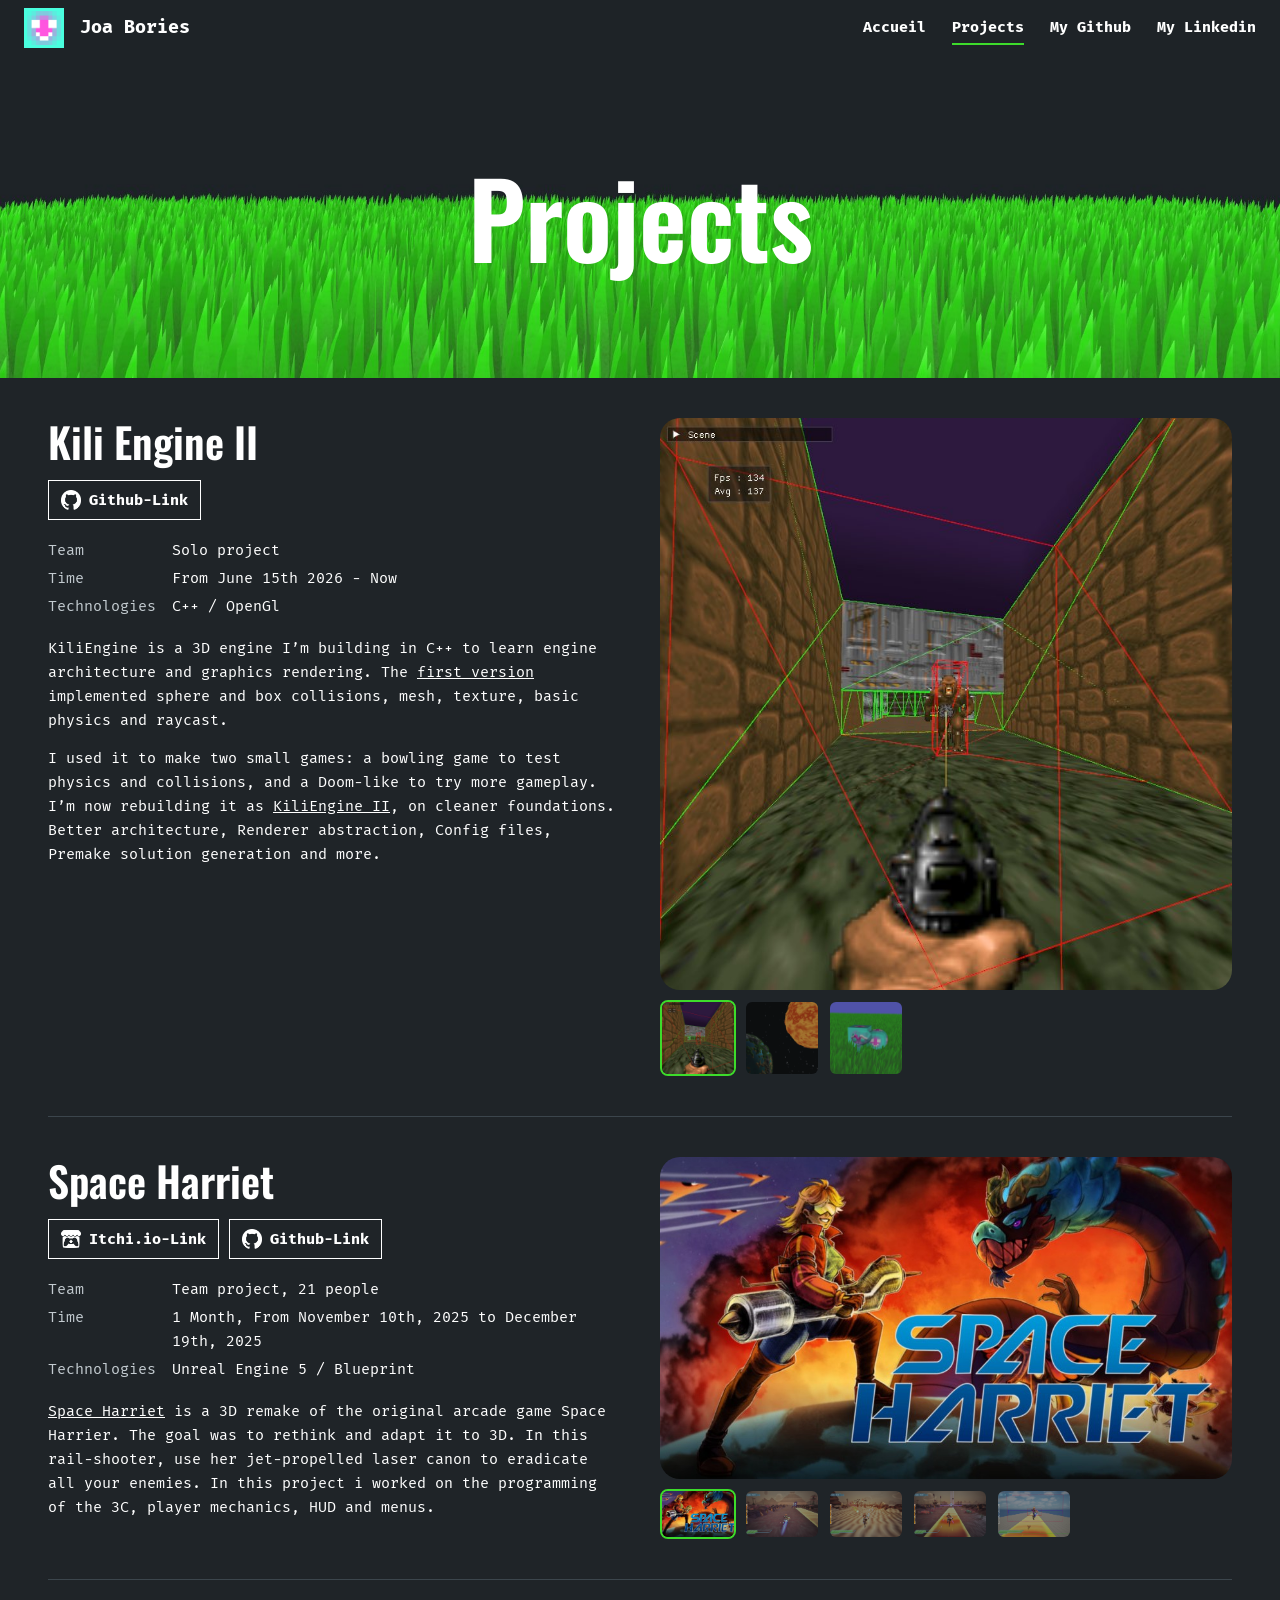
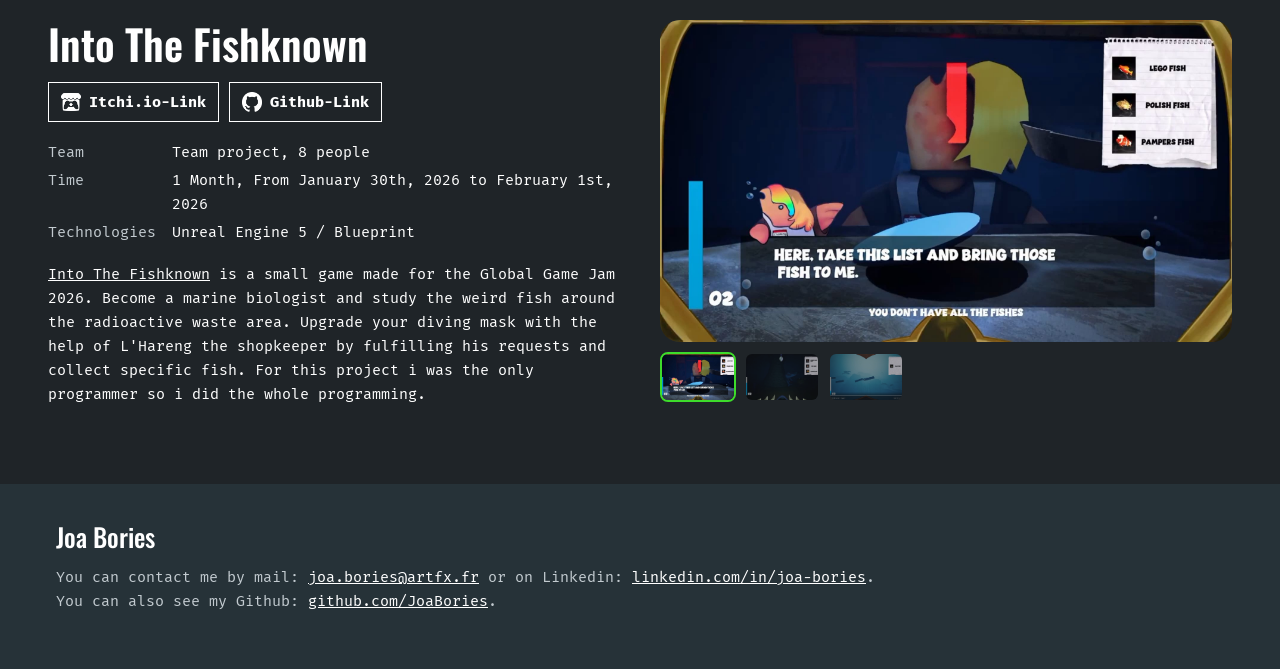
==== projects.html @ 8a05e45b "[feat] reworked whole page" ====
<!DOCTYPE html>
<html lang="en">
<head>
  <meta charset="utf-8">
  <meta name="viewport" content="width=device-width, initial-scale=1">
  <meta name="color-scheme" content="dark">
  <title>Joa Bories - Projects</title>
  <meta name="description" content="Kili Engine II Github-Link">
  <link rel="icon" href="images/logo.png">
  <link rel="preconnect" href="https://fonts.googleapis.com">
  <link rel="preconnect" href="https://fonts.gstatic.com" crossorigin>
  <link rel="stylesheet" href="https://fonts.googleapis.com/css2?family=Fira+Mono:wght@400;700&family=Oswald:wght@400;500;600&display=swap">
  <link rel="stylesheet" href="style.css">
</head>
<body class="home">
  <header>
    <div class="bar">
      <a class="brand" href="index.html"><img src="images/logo.png" alt="">Joa Bories</a>
      <nav aria-label="Main">
        <a href="index.html">Accueil</a>
        <a href="projects.html" aria-current="page">Projects</a>
        <a href="https://github.com/JoaBories">My Github</a>
        <a href="https://www.linkedin.com/in/joa-bories/">My Linkedin</a>
      </nav>
    </div>
  </header>

  <div class="hero small"><h1>Projects</h1></div>

  <main class="projects">
    <article class="project" id="kili-engine-ii">
      <div>
        <h2>Kili Engine II</h2>
        <div class="btns"><a class="btn" href="https://github.com/JoaBories/KiliEngine2"><img src="images/logos/GitHub_Invertocat_White.png" alt="">Github-Link</a></div>
        <dl>
          <dt>Team</dt><dd>Solo project</dd>
          <dt>Time</dt><dd>From June 15th 2026 - Now</dd>
          <dt>Technologies</dt><dd>C++ / OpenGl</dd>
        </dl>
        <p>KiliEngine is a 3D engine I’m building in C++ to learn engine architecture and graphics rendering. The <a href="https://github.com/JoaBories/KiliEngine">first version</a> implemented sphere and box collisions, mesh, texture, basic physics and raycast.</p>
        <p>I used it to make two small games: a bowling game to test physics and collisions, and a Doom-like to try more gameplay. I’m now rebuilding it as <a href="https://github.com/JoaBories/KiliEngine2">KiliEngine II</a>, on cleaner foundations. Better architecture, Renderer abstraction, Config files, Premake solution generation and more.</p>
      </div>
      <div class="gallery square" data-gallery>
        <img class="main" src="images/KiliE2/KiliE2_1.jpg" alt="Kili Engine screenshot 1">
        <div class="thumbs">
          <button type="button" aria-current="true"><img src="images/KiliE2/KiliE2_1.jpg" alt="Screenshot 1"></button>
          <button type="button"><img src="images/KiliE2/KiliE2_2.jpg" alt="Screenshot 2"></button>
          <button type="button"><img src="images/KiliE2/KiliE2_3.jpg" alt="Screenshot 3"></button>
        </div>
      </div>
    </article>

    <article class="project" id="space-harriet">
      <div>
        <h2>Space Harriet</h2>
        <div class="btns">
          <a class="btn" href="https://artfx-school.itch.io/space-harriet"><img src="images/logos/itchio-logo-textless-white.png" alt="">Itchi.io-Link</a>
          <a class="btn" href="https://github.com/Alexandre-Coppens/REMAKE_Harrier"><img src="images/logos/GitHub_Invertocat_White.png" alt="">Github-Link</a>
        </div>
        <dl>
          <dt>Team</dt><dd>Team project, 21 people</dd>
          <dt>Time</dt><dd>1 Month, From November 10th, 2025 to December 19th, 2025</dd>
          <dt>Technologies</dt><dd>Unreal Engine 5 / Blueprint</dd>
        </dl>
        <p><a href="https://artfx-school.itch.io/space-harriet">Space Harriet</a> is a 3D remake of the original arcade game Space Harrier. The goal was to rethink and adapt it to 3D. In this rail-shooter, use her jet-propelled laser canon to eradicate all your enemies. In this project i worked on the programming of the 3C, player mechanics, HUD and menus.</p>
      </div>
      <div class="gallery" data-gallery>
        <img class="main" src="images/SpaceH/SpaceH_1.jpg" alt="Space Harriet screenshot 1">
        <div class="thumbs">
          <button type="button" aria-current="true"><img src="images/SpaceH/SpaceH_1.jpg" alt="Screenshot 1"></button>
          <button type="button"><img src="images/SpaceH/SpaceH_2.jpg" alt="Screenshot 2"></button>
          <button type="button"><img src="images/SpaceH/SpaceH_3.jpg" alt="Screenshot 3"></button>
          <button type="button"><img src="images/SpaceH/SpaceH_4.jpg" alt="Screenshot 4"></button>
          <button type="button"><img src="images/SpaceH/SpaceH_5.jpg" alt="Screenshot 5"></button>
        </div>
      </div>
    </article>

    <article class="project" id="into-the-fishknown">
      <div>
        <h2>Into The Fishknown</h2>
        <div class="btns">
          <a class="btn" href="https://marin1234.itch.io/into-the-fishknown"><img src="images/logos/itchio-logo-textless-white.png" alt="">Itchi.io-Link</a>
          <a class="btn" href="https://github.com/JoaBories/GlobalGameJam2026"><img src="images/logos/GitHub_Invertocat_White.png" alt="">Github-Link</a>
        </div>
        <dl>
          <dt>Team</dt><dd>Team project, 8 people</dd>
          <dt>Time</dt><dd>1 Month, From January 30th, 2026 to February 1st, 2026</dd>
          <dt>Technologies</dt><dd>Unreal Engine 5 / Blueprint</dd>
        </dl>
        <p><a href="https://marin1234.itch.io/into-the-fishknown">Into The Fishknown</a> is a small game made for the Global Game Jam 2026. Become a marine biologist and study the weird fish around the radioactive waste area. Upgrade your diving mask with the help of L'Hareng the shopkeeper by fulfilling his requests and collect specific fish. For this project i was the only programmer so i did the whole programming.</p>
      </div>
      <div class="gallery" data-gallery>
        <img class="main" src="images/GGJ26/GGJ26_1.jpg" alt="Into The Fishknown screenshot 1">
        <div class="thumbs">
          <button type="button" aria-current="true"><img src="images/GGJ26/GGJ26_1.jpg" alt="Screenshot 1"></button>
          <button type="button"><img src="images/GGJ26/GGJ26_2.jpg" alt="Screenshot 2"></button>
          <button type="button"><img src="images/GGJ26/GGJ26_3.jpg" alt="Screenshot 3"></button>
        </div>
      </div>
    </article>
  </main>

  <footer>
    <div>
      <p><strong>Joa Bories</strong></p>
      <p>You can contact me by mail: <a href="mailto:joa.bories@artfx.fr">joa.bories@artfx.fr</a> or on Linkedin: <a href="https://www.linkedin.com/in/joa-bories/">linkedin.com/in/joa-bories</a>.<br>
      You can also see my Github: <a href="https://github.com/JoaBories">github.com/JoaBories</a>.</p>
    </div>
  </footer>

  <script>
    document.querySelectorAll("[data-gallery]").forEach(function (g) {
      var main = g.querySelector(".main");
      g.querySelectorAll(".thumbs button").forEach(function (b) {
        b.addEventListener("click", function () {
          main.src = b.querySelector("img").src;
          g.querySelectorAll(".thumbs button").forEach(function (o) { o.removeAttribute("aria-current"); });
          b.setAttribute("aria-current", "true");
        });
      });
    });
  </script>
<script>
    var h = document.querySelector("header");
    var hero = document.querySelector(".hero");
    function onScroll() {
      var y = window.scrollY;
      h.classList.toggle("solid", y > 40);
      if (y < window.innerHeight) hero.style.setProperty("--p", (y * 0.5) + "px");
    }
    window.addEventListener("scroll", onScroll, { passive: true });
    onScroll();
  </script>
</body>
</html>
---- style.css ----
:root {
  color-scheme: dark;
  --bg: #1f2428;
  --band: #263238;
  --panel: #2a3238;
  --text: #ffffff;
  --muted: #c3cbd0;
  --line: #3b454c;
  --accent: #3ddc2b;
  --head: "Oswald", "Arial Narrow", Impact, sans-serif;
  --body: "Fira Mono", ui-monospace, "Cascadia Mono", Consolas, monospace;
}
* { box-sizing: border-box; }
html { scroll-behavior: smooth; }
body { margin: 0; background: var(--bg); color: var(--text); font: 15px/1.6 var(--body); }
a { color: var(--text); }
a:focus-visible, button:focus-visible { outline: 2px solid var(--accent); outline-offset: 3px; }
img { max-width: 100%; display: block; }
h1, h2, h3 { font-family: var(--head); font-weight: 500; margin: 0; line-height: 1.15; }

/* Header: sits on top of the hero on the home page */
header { position: fixed; top: 0; left: 0; right: 0; z-index: 10; background: #1c1c1c; }
.home header { background: transparent; transition: background .2s; }
.home header.solid { background: #1c1c1c; }
.bar { display: flex; align-items: center; justify-content: space-between; flex-wrap: wrap; gap: 6px 24px; padding: 8px 24px; min-height: 56px; }
.brand { display: flex; align-items: center; gap: 16px; color: var(--text); text-decoration: none; font-weight: 700; font-size: 1.15rem; }
.brand img { width: 40px; height: 40px; }
nav { display: flex; flex-wrap: wrap; gap: 4px 26px; }
nav a { color: var(--text); text-decoration: none; font-weight: 700; padding: 4px 0; border-bottom: 2px solid transparent; }
nav a:hover, nav a[aria-current="page"] { border-bottom-color: var(--accent); }
.spacer { height: 56px; }

/* Hero (home) */
.hero { position: relative; min-height: 100vh; display: grid; align-items: end; background: var(--bg); overflow: hidden; }
.hero::before { content: ""; position: absolute; inset: 0; background: url("images/Background.jpg") center bottom / cover no-repeat; transform: translateY(var(--p, 0px)); will-change: transform; }
.hero h1 { z-index: 1; font-size: clamp(4rem, 13vw, 9rem); font-weight: 600; text-align: center; position: absolute; left: 0; right: 0; top: 41%; }
.hero.small { min-height: 42vh; align-items: center; justify-items: center; padding-top: 56px; }
.hero.small::before { background-position: center 55%; }
.hero.small h1 { position: static; font-size: clamp(3rem, 9vw, 6.5rem); }
.hero a.down { position: relative; z-index: 1; justify-self: center; margin-bottom: 20px; width: 44px; height: 44px; display: grid; place-items: center; opacity: .6; }
.hero a.down:hover { opacity: 1; }
.hero svg { width: 28px; height: 28px; stroke: #fff; fill: none; stroke-width: 2.5; }

/* Section bands */
.band { background: var(--band); padding: 22px 56px; }
.band h2 { font-size: clamp(2rem, 4.5vw, 3rem); font-weight: 600; }
.wrap { padding: 0 48px; }

.about { display: grid; grid-template-columns: 50% 17% 1fr; padding: 28px 48px 48px; gap: 0 0; }
.about p { max-width: 62ch; margin: 0; padding-right: 24px; }
.about h3 { font-size: 1.8rem; margin: 0 0 10px; font-weight: 600; }
.about ul { list-style: none; margin: 0; padding: 0; }
.about li::before { content: "\25AA"; font-size: .8em; margin-right: 8px; }
.about li { margin-bottom: 6px; }
.about .links a { font-style: italic; text-decoration: none; }
.about .links a:hover { text-decoration: underline; }

.demo { display: grid; grid-template-columns: 38.5% 1fr; gap: 0 42px; align-items: start; padding: 0 48px 56px; }
.video { aspect-ratio: 16 / 9; background: #000; overflow: hidden; }
.video iframe { width: 100%; height: 100%; border: 0; display: block; }
.demo h2 { font-size: clamp(2rem, 4.5vw, 3rem); font-weight: 600; margin: 24px 0 18px; }
.demo p { margin: 0; }

.sub { display: grid; grid-template-columns: 1fr auto 1fr; align-items: center; gap: 16px; padding: 14px 56px 8px; }
.sub h3 { font-size: 1.7rem; font-weight: 400; }
.btn { border: 1px solid #fff; padding: 7px 12px; text-decoration: none; font-weight: 700; font-size: .95rem; }
.btn:hover { background: #fff; color: #1c1c1c; }
.cards { display: grid; grid-template-columns: repeat(3, 1fr); gap: 34px; padding: 32px 48px 64px; max-width: 1400px; margin: 0 auto; }
.card img { width: 100%; aspect-ratio: 1; object-fit: cover; border-radius: 28px; }
.card h3 { text-align: center; font-size: 2.1rem; font-weight: 500; margin: 14px 0 6px; }
.card h3 a { text-decoration: none; }
.card h3 a:hover { color: var(--accent); }
.card .tech { font-family: var(--head); text-align: center; font-size: 1.3rem; margin: 0 0 18px; }
.card p.desc { margin: 0; padding: 0 8px; }

/* Projects page */
.title-band { background: var(--band); padding: 22px 56px; margin-top: 56px; }
.title-band h1 { font-size: clamp(2.4rem, 6vw, 3.6rem); font-weight: 600; }
.projects { padding: 40px 48px 24px; max-width: 1300px; margin: 0 auto; }
.project { display: grid; grid-template-columns: 1fr 1fr; gap: 40px; align-items: start; padding: 40px 0; border-top: 1px solid var(--line); }
.project:first-child { border-top: 0; padding-top: 0; }
.project h2 { font-size: 2.6rem; font-weight: 600; margin-bottom: 14px; }
.btns { display: flex; flex-wrap: wrap; gap: 10px; margin: 0 0 18px; }
.btns .btn { display: inline-flex; align-items: center; gap: 8px; }
.btns img { width: 20px; height: 20px; object-fit: contain; }
dl { display: grid; grid-template-columns: max-content 1fr; gap: 4px 16px; margin: 0 0 18px; }
dt { color: var(--muted); }
dd { margin: 0; }
.project p { margin: 0 0 14px; }
.gallery .main { width: 100%; aspect-ratio: 16 / 9; object-fit: cover; border-radius: 20px; background: #000; }
.square .main { aspect-ratio: 1; }
.thumbs { display: flex; flex-wrap: wrap; gap: 8px; margin-top: 10px; }
.thumbs button { padding: 0; border: 2px solid transparent; border-radius: 8px; background: none; cursor: pointer; overflow: hidden; width: 76px; height: 50px; opacity: .6; }
.square .thumbs button { height: 76px; }
.thumbs button[aria-current="true"] { border-color: var(--accent); opacity: 1; }
.thumbs img { width: 100%; height: 100%; object-fit: cover; }

footer { background: var(--band); }
footer div { padding: 32px 56px 48px; color: var(--muted); }
footer strong { color: var(--text); font-family: var(--head); font-size: 1.6rem; font-weight: 500; }
footer p { margin: 0 0 8px; }

@media (max-width: 900px) {
  .about, .demo, .project { grid-template-columns: 1fr; }
  .about > * { margin-bottom: 24px; }
  .cards { grid-template-columns: 1fr; max-width: 460px; }
  .sub { grid-template-columns: 1fr; justify-items: start; padding: 14px 24px; }
  .band, .title-band, footer div { padding-left: 24px; padding-right: 24px; }
  .about, .demo, .projects, .cards { padding-left: 24px; padding-right: 24px; }
  .hero h1 { top: 36%; }
}
@media (prefers-reduced-motion: reduce) { html { scroll-behavior: auto; } }
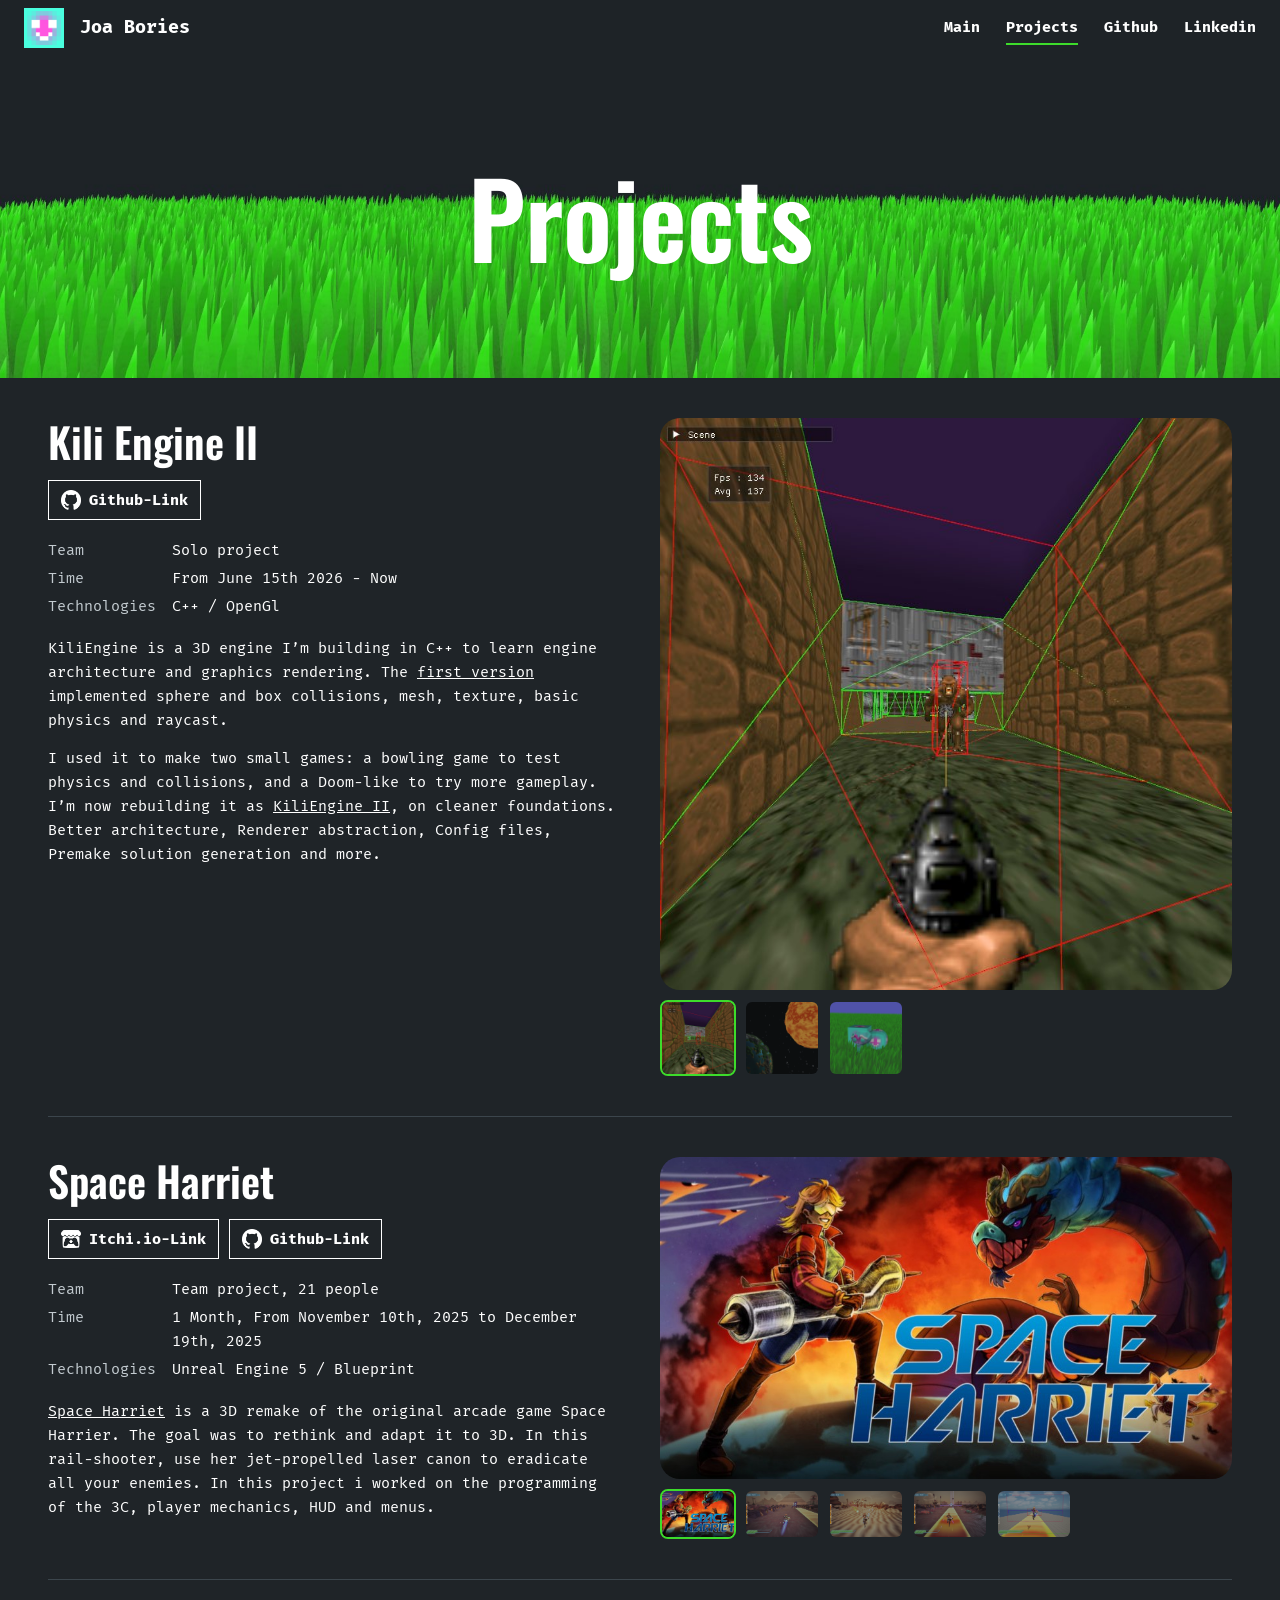
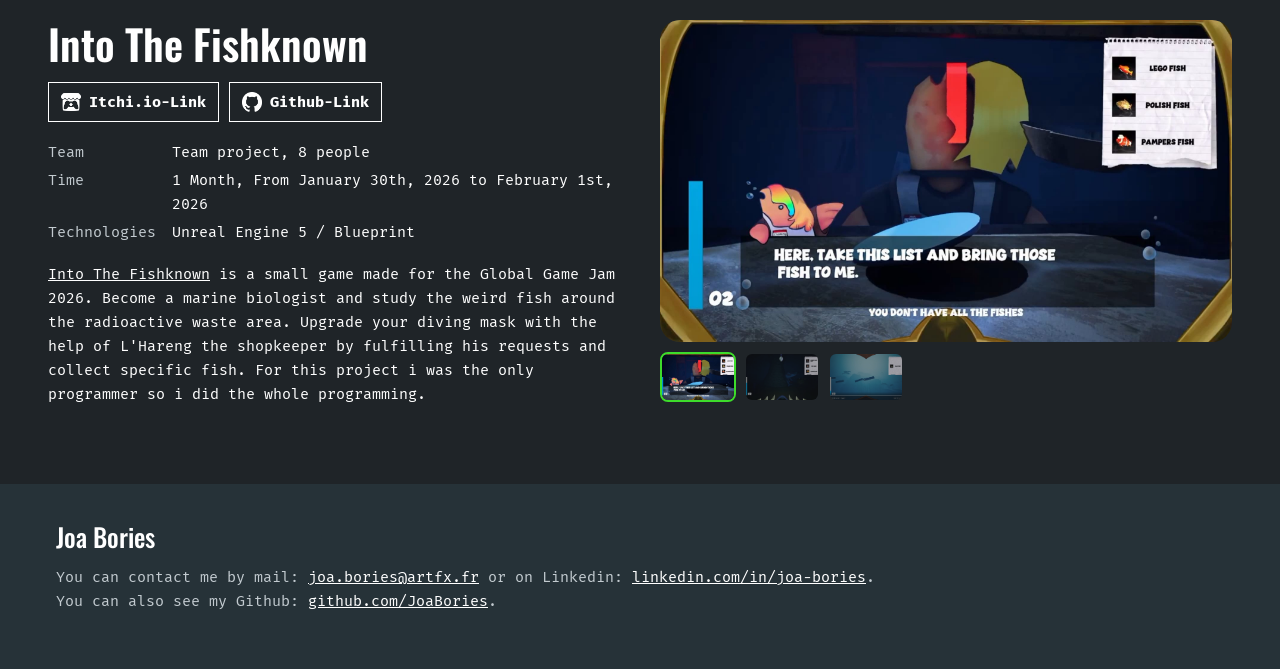
==== commit 0330923b: "[fix] some correction on header" ====
--- a/projects.html
+++ b/projects.html
@@ -4,8 +4,8 @@
   <meta charset="utf-8">
   <meta name="viewport" content="width=device-width, initial-scale=1">
   <meta name="color-scheme" content="dark">
-  <title>Joa Bories - Projects</title>
-  <meta name="description" content="Kili Engine II Github-Link">
+  <title>Joa Bories | Projects</title>
+  <meta name="description" content="Joa Bories Projects">
   <link rel="icon" href="images/logo.png">
   <link rel="preconnect" href="https://fonts.googleapis.com">
   <link rel="preconnect" href="https://fonts.gstatic.com" crossorigin>
@@ -17,10 +17,10 @@
     <div class="bar">
       <a class="brand" href="index.html"><img src="images/logo.png" alt="">Joa Bories</a>
       <nav aria-label="Main">
-        <a href="index.html">Accueil</a>
+        <a href="index.html">Main</a>
         <a href="projects.html" aria-current="page">Projects</a>
-        <a href="https://github.com/JoaBories">My Github</a>
-        <a href="https://www.linkedin.com/in/joa-bories/">My Linkedin</a>
+        <a href="https://github.com/JoaBories">Github</a>
+        <a href="https://www.linkedin.com/in/joa-bories/">Linkedin</a>
       </nav>
     </div>
   </header>
--- a/style.css
+++ b/style.css
@@ -8,7 +8,7 @@
   --line: #3b454c;
   --accent: #3ddc2b;
   --head: "Oswald", "Arial Narrow", Impact, sans-serif;
-  --body: "Fira Mono", ui-monospace, "Cascadia Mono", Consolas, monospace;
+  --body: "Cascadia Mono", "Fira Mono", ui-monospace, Consolas, monospace;
 }
 * { box-sizing: border-box; }
 html { scroll-behavior: smooth; }
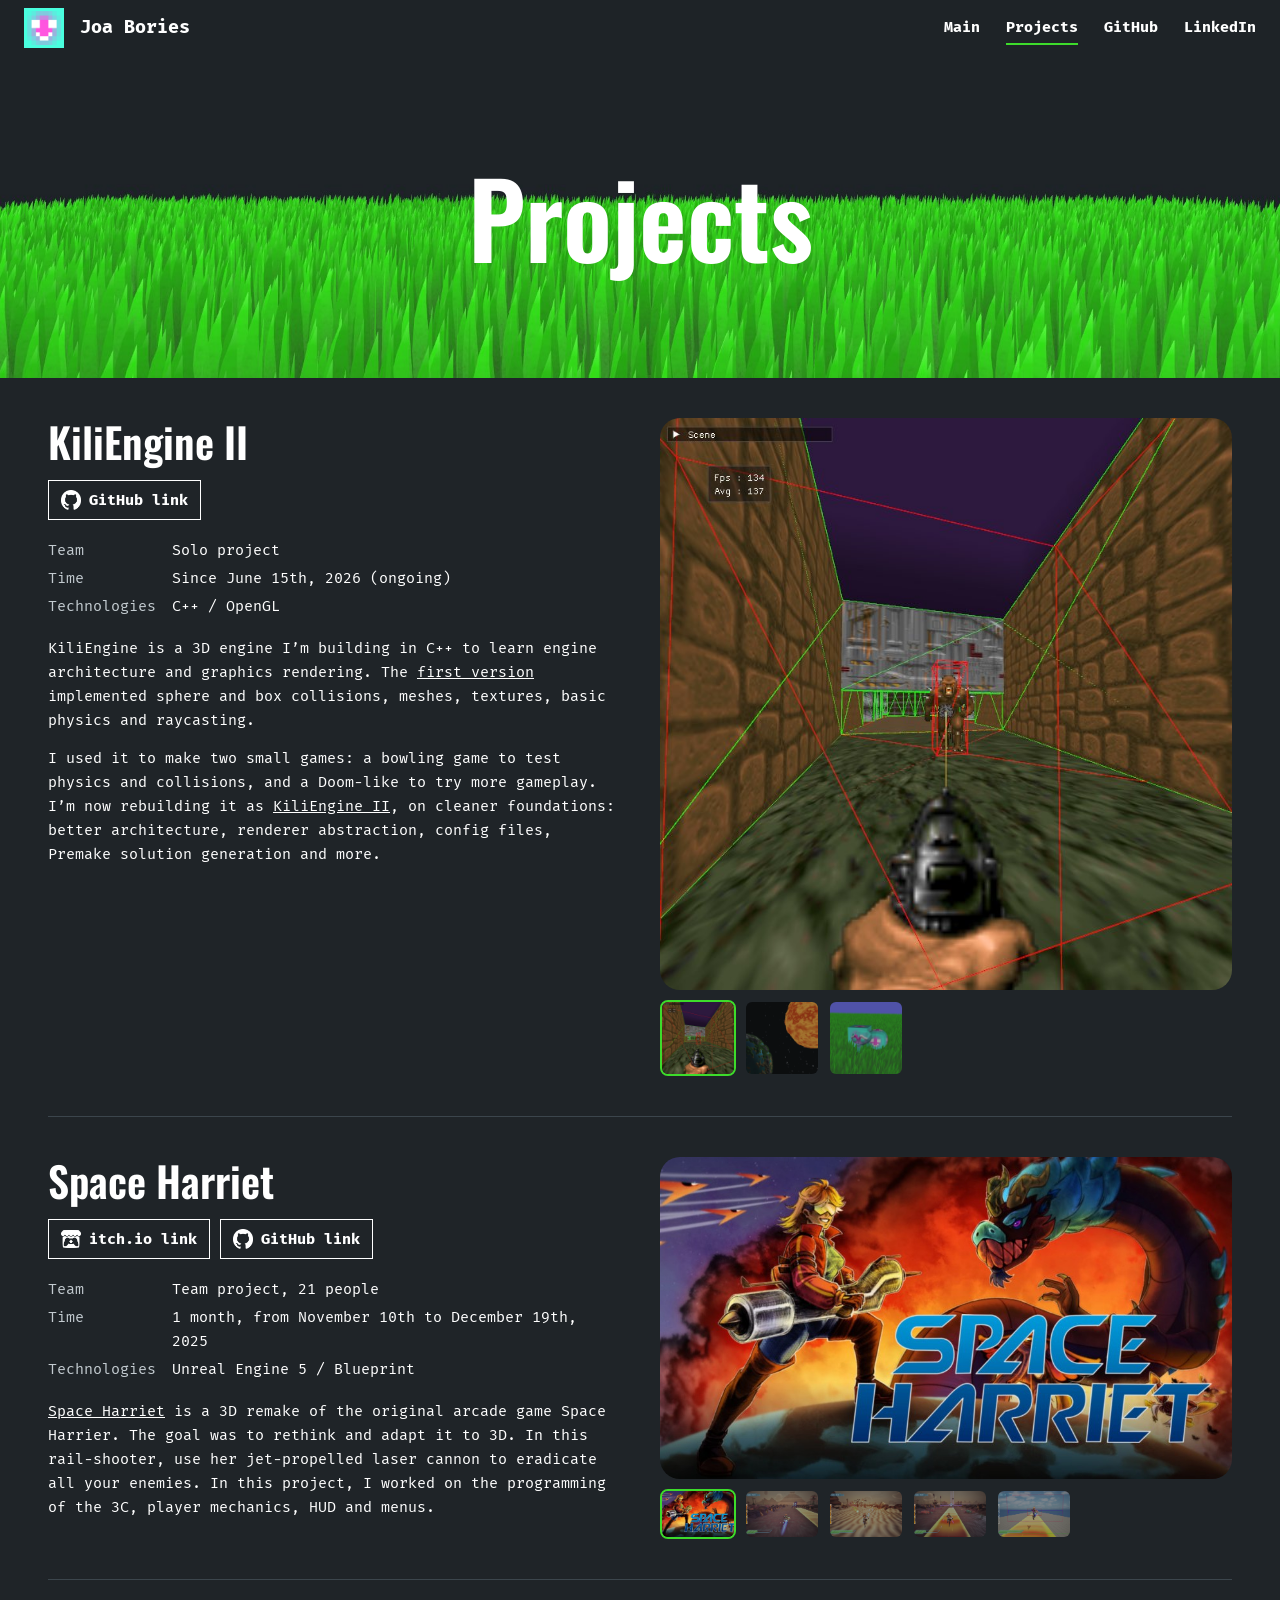
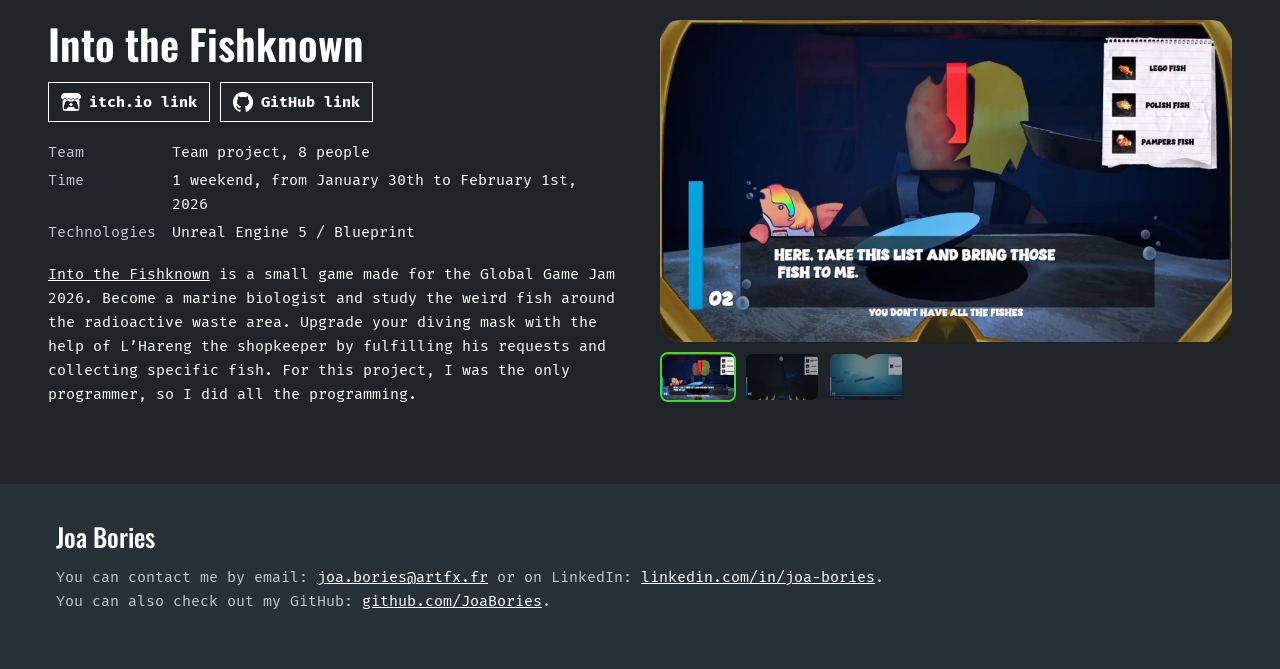
==== commit bc82476a: "[refactor] refactor of css and fix of multiple typos" ====
--- a/projects.html
+++ b/projects.html
@@ -5,47 +5,56 @@
   <meta name="viewport" content="width=device-width, initial-scale=1">
   <meta name="color-scheme" content="dark">
   <title>Joa Bories | Projects</title>
-  <meta name="description" content="Joa Bories Projects">
+  <meta name="description" content="Projects by Joa Bories, game programmer: KiliEngine II, Space Harriet and Into the Fishknown.">
   <link rel="icon" href="images/logo.png">
   <link rel="preconnect" href="https://fonts.googleapis.com">
   <link rel="preconnect" href="https://fonts.gstatic.com" crossorigin>
   <link rel="stylesheet" href="https://fonts.googleapis.com/css2?family=Fira+Mono:wght@400;700&family=Oswald:wght@400;500;600&display=swap">
   <link rel="stylesheet" href="style.css">
+  <script src="script.js" defer></script>
 </head>
-<body class="home">
+<body class="overlay-header">
+
   <header>
-    <div class="bar">
+    <div class="header-bar">
       <a class="brand" href="index.html"><img src="images/logo.png" alt="">Joa Bories</a>
       <nav aria-label="Main">
         <a href="index.html">Main</a>
         <a href="projects.html" aria-current="page">Projects</a>
-        <a href="https://github.com/JoaBories">Github</a>
-        <a href="https://www.linkedin.com/in/joa-bories/">Linkedin</a>
+        <a href="https://github.com/JoaBories">GitHub</a>
+        <a href="https://www.linkedin.com/in/joa-bories/">LinkedIn</a>
       </nav>
     </div>
   </header>
 
-  <div class="hero small"><h1>Projects</h1></div>
+  <div class="hero hero-small"><h1>Projects</h1></div>
 
   <main class="projects">
     <article class="project" id="kili-engine-ii">
       <div>
-        <h2>Kili Engine II</h2>
-        <div class="btns"><a class="btn" href="https://github.com/JoaBories/KiliEngine2"><img src="images/logos/GitHub_Invertocat_White.png" alt="">Github-Link</a></div>
-        <dl>
+        <h2>KiliEngine II</h2>
+        <div class="button-row">
+          <a class="btn" href="https://github.com/JoaBories/KiliEngine2">
+            <span class="icon">
+              <img class="icon-white" src="images/logos/GitHub_Invertocat_White.png" alt="">
+              <img class="icon-black" src="images/logos/GitHub_Invertocat_Black.png" alt="">
+            </span>GitHub link
+          </a>
+        </div>
+        <dl class="project-info">
           <dt>Team</dt><dd>Solo project</dd>
-          <dt>Time</dt><dd>From June 15th 2026 - Now</dd>
-          <dt>Technologies</dt><dd>C++ / OpenGl</dd>
+          <dt>Time</dt><dd>Since June 15th, 2026 (ongoing)</dd>
+          <dt>Technologies</dt><dd>C++ / OpenGL</dd>
         </dl>
-        <p>KiliEngine is a 3D engine I’m building in C++ to learn engine architecture and graphics rendering. The <a href="https://github.com/JoaBories/KiliEngine">first version</a> implemented sphere and box collisions, mesh, texture, basic physics and raycast.</p>
-        <p>I used it to make two small games: a bowling game to test physics and collisions, and a Doom-like to try more gameplay. I’m now rebuilding it as <a href="https://github.com/JoaBories/KiliEngine2">KiliEngine II</a>, on cleaner foundations. Better architecture, Renderer abstraction, Config files, Premake solution generation and more.</p>
+        <p>KiliEngine is a 3D engine I’m building in C++ to learn engine architecture and graphics rendering. The <a href="https://github.com/JoaBories/KiliEngine">first version</a> implemented sphere and box collisions, meshes, textures, basic physics and raycasting.</p>
+        <p>I used it to make two small games: a bowling game to test physics and collisions, and a Doom-like to try more gameplay. I’m now rebuilding it as <a href="https://github.com/JoaBories/KiliEngine2">KiliEngine II</a>, on cleaner foundations: better architecture, renderer abstraction, config files, Premake solution generation and more.</p>
       </div>
-      <div class="gallery square" data-gallery>
-        <img class="main" src="images/KiliE2/KiliE2_1.jpg" alt="Kili Engine screenshot 1">
-        <div class="thumbs">
-          <button type="button" aria-current="true"><img src="images/KiliE2/KiliE2_1.jpg" alt="Screenshot 1"></button>
-          <button type="button"><img src="images/KiliE2/KiliE2_2.jpg" alt="Screenshot 2"></button>
-          <button type="button"><img src="images/KiliE2/KiliE2_3.jpg" alt="Screenshot 3"></button>
+      <div class="gallery gallery-square" data-gallery>
+        <img class="gallery-main" src="images/KiliE2/KiliE2_1.jpg" alt="KiliEngine II screenshot 1">
+        <div class="gallery-thumbs">
+          <button type="button" aria-current="true"><img src="images/KiliE2/KiliE2_1.jpg" alt="KiliEngine II screenshot 1"></button>
+          <button type="button"><img src="images/KiliE2/KiliE2_2.jpg" alt="KiliEngine II screenshot 2"></button>
+          <button type="button"><img src="images/KiliE2/KiliE2_3.jpg" alt="KiliEngine II screenshot 3"></button>
         </div>
       </div>
     </article>
@@ -53,49 +62,69 @@
     <article class="project" id="space-harriet">
       <div>
         <h2>Space Harriet</h2>
-        <div class="btns">
-          <a class="btn" href="https://artfx-school.itch.io/space-harriet"><img src="images/logos/itchio-logo-textless-white.png" alt="">Itchi.io-Link</a>
-          <a class="btn" href="https://github.com/Alexandre-Coppens/REMAKE_Harrier"><img src="images/logos/GitHub_Invertocat_White.png" alt="">Github-Link</a>
+        <div class="button-row">
+          <a class="btn" href="https://artfx-school.itch.io/space-harriet">
+            <span class="icon">
+              <img class="icon-white" src="images/logos/itchio-logo-textless-white.png" alt="">
+              <img class="icon-black" src="images/logos/itchio-logo-textless-black.png" alt="">
+            </span>itch.io link
+          </a>
+          <a class="btn" href="https://github.com/Alexandre-Coppens/REMAKE_Harrier">
+            <span class="icon">
+              <img class="icon-white" src="images/logos/GitHub_Invertocat_White.png" alt="">
+              <img class="icon-black" src="images/logos/GitHub_Invertocat_Black.png" alt="">
+            </span>GitHub link
+          </a>
         </div>
-        <dl>
+        <dl class="project-info">
           <dt>Team</dt><dd>Team project, 21 people</dd>
-          <dt>Time</dt><dd>1 Month, From November 10th, 2025 to December 19th, 2025</dd>
+          <dt>Time</dt><dd>1 month, from November 10th to December 19th, 2025</dd>
           <dt>Technologies</dt><dd>Unreal Engine 5 / Blueprint</dd>
         </dl>
-        <p><a href="https://artfx-school.itch.io/space-harriet">Space Harriet</a> is a 3D remake of the original arcade game Space Harrier. The goal was to rethink and adapt it to 3D. In this rail-shooter, use her jet-propelled laser canon to eradicate all your enemies. In this project i worked on the programming of the 3C, player mechanics, HUD and menus.</p>
+        <p><a href="https://artfx-school.itch.io/space-harriet">Space Harriet</a> is a 3D remake of the original arcade game Space Harrier. The goal was to rethink and adapt it to 3D. In this rail-shooter, use her jet-propelled laser cannon to eradicate all your enemies. In this project, I worked on the programming of the 3C, player mechanics, HUD and menus.</p>
       </div>
       <div class="gallery" data-gallery>
-        <img class="main" src="images/SpaceH/SpaceH_1.jpg" alt="Space Harriet screenshot 1">
-        <div class="thumbs">
-          <button type="button" aria-current="true"><img src="images/SpaceH/SpaceH_1.jpg" alt="Screenshot 1"></button>
-          <button type="button"><img src="images/SpaceH/SpaceH_2.jpg" alt="Screenshot 2"></button>
-          <button type="button"><img src="images/SpaceH/SpaceH_3.jpg" alt="Screenshot 3"></button>
-          <button type="button"><img src="images/SpaceH/SpaceH_4.jpg" alt="Screenshot 4"></button>
-          <button type="button"><img src="images/SpaceH/SpaceH_5.jpg" alt="Screenshot 5"></button>
+        <img class="gallery-main" src="images/SpaceH/SpaceH_1.jpg" alt="Space Harriet screenshot 1">
+        <div class="gallery-thumbs">
+          <button type="button" aria-current="true"><img src="images/SpaceH/SpaceH_1.jpg" alt="Space Harriet screenshot 1"></button>
+          <button type="button"><img src="images/SpaceH/SpaceH_2.jpg" alt="Space Harriet screenshot 2"></button>
+          <button type="button"><img src="images/SpaceH/SpaceH_3.jpg" alt="Space Harriet screenshot 3"></button>
+          <button type="button"><img src="images/SpaceH/SpaceH_4.jpg" alt="Space Harriet screenshot 4"></button>
+          <button type="button"><img src="images/SpaceH/SpaceH_5.jpg" alt="Space Harriet screenshot 5"></button>
         </div>
       </div>
     </article>
 
     <article class="project" id="into-the-fishknown">
       <div>
-        <h2>Into The Fishknown</h2>
-        <div class="btns">
-          <a class="btn" href="https://marin1234.itch.io/into-the-fishknown"><img src="images/logos/itchio-logo-textless-white.png" alt="">Itchi.io-Link</a>
-          <a class="btn" href="https://github.com/JoaBories/GlobalGameJam2026"><img src="images/logos/GitHub_Invertocat_White.png" alt="">Github-Link</a>
+        <h2>Into the Fishknown</h2>
+        <div class="button-row">
+          <a class="btn" href="https://marin1234.itch.io/into-the-fishknown">
+            <span class="icon">
+              <img class="icon-white" src="images/logos/itchio-logo-textless-white.png" alt="">
+              <img class="icon-black" src="images/logos/itchio-logo-textless-black.png" alt="">
+            </span>itch.io link
+          </a>
+          <a class="btn" href="https://github.com/JoaBories/GlobalGameJam2026">
+            <span class="icon">
+              <img class="icon-white" src="images/logos/GitHub_Invertocat_White.png" alt="">
+              <img class="icon-black" src="images/logos/GitHub_Invertocat_Black.png" alt="">
+            </span>GitHub link
+          </a>
         </div>
-        <dl>
+        <dl class="project-info">
           <dt>Team</dt><dd>Team project, 8 people</dd>
-          <dt>Time</dt><dd>1 Month, From January 30th, 2026 to February 1st, 2026</dd>
+          <dt>Time</dt><dd>1 weekend, from January 30th to February 1st, 2026</dd>
           <dt>Technologies</dt><dd>Unreal Engine 5 / Blueprint</dd>
         </dl>
-        <p><a href="https://marin1234.itch.io/into-the-fishknown">Into The Fishknown</a> is a small game made for the Global Game Jam 2026. Become a marine biologist and study the weird fish around the radioactive waste area. Upgrade your diving mask with the help of L'Hareng the shopkeeper by fulfilling his requests and collect specific fish. For this project i was the only programmer so i did the whole programming.</p>
+        <p><a href="https://marin1234.itch.io/into-the-fishknown">Into the Fishknown</a> is a small game made for the Global Game Jam 2026. Become a marine biologist and study the weird fish around the radioactive waste area. Upgrade your diving mask with the help of L’Hareng the shopkeeper by fulfilling his requests and collecting specific fish. For this project, I was the only programmer, so I did all the programming.</p>
       </div>
       <div class="gallery" data-gallery>
-        <img class="main" src="images/GGJ26/GGJ26_1.jpg" alt="Into The Fishknown screenshot 1">
-        <div class="thumbs">
-          <button type="button" aria-current="true"><img src="images/GGJ26/GGJ26_1.jpg" alt="Screenshot 1"></button>
-          <button type="button"><img src="images/GGJ26/GGJ26_2.jpg" alt="Screenshot 2"></button>
-          <button type="button"><img src="images/GGJ26/GGJ26_3.jpg" alt="Screenshot 3"></button>
+        <img class="gallery-main" src="images/GGJ26/GGJ26_1.jpg" alt="Into the Fishknown screenshot 1">
+        <div class="gallery-thumbs">
+          <button type="button" aria-current="true"><img src="images/GGJ26/GGJ26_1.jpg" alt="Into the Fishknown screenshot 1"></button>
+          <button type="button"><img src="images/GGJ26/GGJ26_2.jpg" alt="Into the Fishknown screenshot 2"></button>
+          <button type="button"><img src="images/GGJ26/GGJ26_3.jpg" alt="Into the Fishknown screenshot 3"></button>
         </div>
       </div>
     </article>
@@ -104,33 +133,12 @@
   <footer>
     <div>
       <p><strong>Joa Bories</strong></p>
-      <p>You can contact me by mail: <a href="mailto:joa.bories@artfx.fr">joa.bories@artfx.fr</a> or on Linkedin: <a href="https://www.linkedin.com/in/joa-bories/">linkedin.com/in/joa-bories</a>.<br>
-      You can also see my Github: <a href="https://github.com/JoaBories">github.com/JoaBories</a>.</p>
+      <p>
+        You can contact me by email: <a href="mailto:joa.bories@artfx.fr">joa.bories@artfx.fr</a> or on LinkedIn: <a href="https://www.linkedin.com/in/joa-bories/">linkedin.com/in/joa-bories</a>.<br>
+        You can also check out my GitHub: <a href="https://github.com/JoaBories">github.com/JoaBories</a>.
+      </p>
     </div>
   </footer>
 
-  <script>
-    document.querySelectorAll("[data-gallery]").forEach(function (g) {
-      var main = g.querySelector(".main");
-      g.querySelectorAll(".thumbs button").forEach(function (b) {
-        b.addEventListener("click", function () {
-          main.src = b.querySelector("img").src;
-          g.querySelectorAll(".thumbs button").forEach(function (o) { o.removeAttribute("aria-current"); });
-          b.setAttribute("aria-current", "true");
-        });
-      });
-    });
-  </script>
-<script>
-    var h = document.querySelector("header");
-    var hero = document.querySelector(".hero");
-    function onScroll() {
-      var y = window.scrollY;
-      h.classList.toggle("solid", y > 40);
-      if (y < window.innerHeight) hero.style.setProperty("--p", (y * 0.5) + "px");
-    }
-    window.addEventListener("scroll", onScroll, { passive: true });
-    onScroll();
-  </script>
 </body>
 </html>
--- a/style.css
+++ b/style.css
@@ -2,111 +2,584 @@
   color-scheme: dark;
   --bg: #1f2428;
   --band: #263238;
-  --panel: #2a3238;
+  --header: #1c1c1c;
   --text: #ffffff;
   --muted: #c3cbd0;
   --line: #3b454c;
   --accent: #3ddc2b;
-  --head: "Oswald", "Arial Narrow", Impact, sans-serif;
-  --body: "Cascadia Mono", "Fira Mono", ui-monospace, Consolas, monospace;
-}
-* { box-sizing: border-box; }
-html { scroll-behavior: smooth; }
-body { margin: 0; background: var(--bg); color: var(--text); font: 15px/1.6 var(--body); }
-a { color: var(--text); }
-a:focus-visible, button:focus-visible { outline: 2px solid var(--accent); outline-offset: 3px; }
-img { max-width: 100%; display: block; }
-h1, h2, h3 { font-family: var(--head); font-weight: 500; margin: 0; line-height: 1.15; }
-
-/* Header: sits on top of the hero on the home page */
-header { position: fixed; top: 0; left: 0; right: 0; z-index: 10; background: #1c1c1c; }
-.home header { background: transparent; transition: background .2s; }
-.home header.solid { background: #1c1c1c; }
-.bar { display: flex; align-items: center; justify-content: space-between; flex-wrap: wrap; gap: 6px 24px; padding: 8px 24px; min-height: 56px; }
-.brand { display: flex; align-items: center; gap: 16px; color: var(--text); text-decoration: none; font-weight: 700; font-size: 1.15rem; }
-.brand img { width: 40px; height: 40px; }
-nav { display: flex; flex-wrap: wrap; gap: 4px 26px; }
-nav a { color: var(--text); text-decoration: none; font-weight: 700; padding: 4px 0; border-bottom: 2px solid transparent; }
-nav a:hover, nav a[aria-current="page"] { border-bottom-color: var(--accent); }
-.spacer { height: 56px; }
-
-/* Hero (home) */
-.hero { position: relative; min-height: 100vh; display: grid; align-items: end; background: var(--bg); overflow: hidden; }
-.hero::before { content: ""; position: absolute; inset: 0; background: url("images/Background.jpg") center bottom / cover no-repeat; transform: translateY(var(--p, 0px)); will-change: transform; }
-.hero h1 { z-index: 1; font-size: clamp(4rem, 13vw, 9rem); font-weight: 600; text-align: center; position: absolute; left: 0; right: 0; top: 41%; }
-.hero.small { min-height: 42vh; align-items: center; justify-items: center; padding-top: 56px; }
-.hero.small::before { background-position: center 55%; }
-.hero.small h1 { position: static; font-size: clamp(3rem, 9vw, 6.5rem); }
-.hero a.down { position: relative; z-index: 1; justify-self: center; margin-bottom: 20px; width: 44px; height: 44px; display: grid; place-items: center; opacity: .6; }
-.hero a.down:hover { opacity: 1; }
-.hero svg { width: 28px; height: 28px; stroke: #fff; fill: none; stroke-width: 2.5; }
-
-/* Section bands */
-.band { background: var(--band); padding: 22px 56px; }
-.band h2 { font-size: clamp(2rem, 4.5vw, 3rem); font-weight: 600; }
-.wrap { padding: 0 48px; }
-
-.about { display: grid; grid-template-columns: 50% 17% 1fr; padding: 28px 48px 48px; gap: 0 0; }
-.about p { max-width: 62ch; margin: 0; padding-right: 24px; }
-.about h3 { font-size: 1.8rem; margin: 0 0 10px; font-weight: 600; }
-.about ul { list-style: none; margin: 0; padding: 0; }
-.about li::before { content: "\25AA"; font-size: .8em; margin-right: 8px; }
-.about li { margin-bottom: 6px; }
-.about .links a { font-style: italic; text-decoration: none; }
-.about .links a:hover { text-decoration: underline; }
-
-.demo { display: grid; grid-template-columns: 38.5% 1fr; gap: 0 42px; align-items: start; padding: 0 48px 56px; }
-.video { aspect-ratio: 16 / 9; background: #000; overflow: hidden; }
-.video iframe { width: 100%; height: 100%; border: 0; display: block; }
-.demo h2 { font-size: clamp(2rem, 4.5vw, 3rem); font-weight: 600; margin: 24px 0 18px; }
-.demo p { margin: 0; }
-
-.sub { display: grid; grid-template-columns: 1fr auto 1fr; align-items: center; gap: 16px; padding: 14px 56px 8px; }
-.sub h3 { font-size: 1.7rem; font-weight: 400; }
-.btn { border: 1px solid #fff; padding: 7px 12px; text-decoration: none; font-weight: 700; font-size: .95rem; }
-.btn:hover { background: #fff; color: #1c1c1c; }
-.cards { display: grid; grid-template-columns: repeat(3, 1fr); gap: 34px; padding: 32px 48px 64px; max-width: 1400px; margin: 0 auto; }
-.card img { width: 100%; aspect-ratio: 1; object-fit: cover; border-radius: 28px; }
-.card h3 { text-align: center; font-size: 2.1rem; font-weight: 500; margin: 14px 0 6px; }
-.card h3 a { text-decoration: none; }
-.card h3 a:hover { color: var(--accent); }
-.card .tech { font-family: var(--head); text-align: center; font-size: 1.3rem; margin: 0 0 18px; }
-.card p.desc { margin: 0; padding: 0 8px; }
+  --font-heading: "Oswald", "Arial Narrow", Impact, sans-serif;
+  --font-body: "Cascadia Mono", "Fira Mono", ui-monospace, Consolas, monospace;
+  --header-height: 56px;
+}
+
+/* Base */
+
+* {
+  box-sizing: border-box;
+}
+
+html {
+  scroll-behavior: smooth;
+}
+
+body {
+  margin: 0;
+  background: var(--bg);
+  color: var(--text);
+  font: 15px/1.6 var(--font-body);
+}
+
+a {
+  color: var(--text);
+}
+
+a:focus-visible,
+button:focus-visible {
+  outline: 2px solid var(--accent);
+  outline-offset: 3px;
+}
+
+img {
+  max-width: 100%;
+  display: block;
+}
+
+h1, h2, h3 {
+  font-family: var(--font-heading);
+  font-weight: 500;
+  margin: 0;
+  line-height: 1.15;
+}
+
+/* Anchored sections stop below the fixed header */
+section[id],
+.project[id] {
+  scroll-margin-top: calc(var(--header-height) + 16px);
+}
+
+/* Header */
+
+header {
+  position: fixed;
+  top: 0;
+  left: 0;
+  right: 0;
+  z-index: 10;
+  background: var(--header);
+}
+
+/* On pages with a hero image the header starts transparent (see script.js) */
+.overlay-header header {
+  background: transparent;
+  transition: background 0.2s;
+}
+
+.overlay-header header.is-solid {
+  background: var(--header);
+}
+
+.header-bar {
+  display: flex;
+  align-items: center;
+  justify-content: space-between;
+  flex-wrap: wrap;
+  gap: 6px 24px;
+  padding: 8px 24px;
+  min-height: var(--header-height);
+}
+
+.brand {
+  display: flex;
+  align-items: center;
+  gap: 16px;
+  color: var(--text);
+  text-decoration: none;
+  font-weight: 700;
+  font-size: 1.15rem;
+}
+
+.brand img {
+  width: 40px;
+  height: 40px;
+}
+
+nav {
+  display: flex;
+  flex-wrap: wrap;
+  gap: 4px 26px;
+}
+
+nav a {
+  color: var(--text);
+  text-decoration: none;
+  font-weight: 700;
+  padding: 4px 0;
+  border-bottom: 2px solid transparent;
+}
+
+nav a:hover,
+nav a[aria-current="page"] {
+  border-bottom-color: var(--accent);
+}
+
+/* Hero */
+
+.hero {
+  position: relative;
+  min-height: 100vh;
+  display: grid;
+  align-items: end;
+  background: var(--bg);
+  overflow: hidden;
+}
+
+.hero::before {
+  content: "";
+  position: absolute;
+  inset: 0;
+  background: url("images/Background.jpg") center bottom / cover no-repeat;
+  transform: translateY(var(--parallax, 0px));
+  will-change: transform;
+}
+
+.hero h1 {
+  position: absolute;
+  left: 0;
+  right: 0;
+  top: 41%;
+  z-index: 1;
+  font-size: clamp(4rem, 13vw, 9rem);
+  font-weight: 600;
+  text-align: center;
+}
+
+.hero-small {
+  min-height: 42vh;
+  align-items: center;
+  justify-items: center;
+  padding-top: var(--header-height);
+}
+
+.hero-small::before {
+  background-position: center 55%;
+}
+
+.hero-small h1 {
+  position: static;
+  font-size: clamp(3rem, 9vw, 6.5rem);
+}
+
+.scroll-down {
+  position: relative;
+  z-index: 1;
+  justify-self: center;
+  margin-bottom: 20px;
+  width: 44px;
+  height: 44px;
+  display: grid;
+  place-items: center;
+  opacity: 0.6;
+}
+
+.scroll-down:hover {
+  opacity: 1;
+}
+
+.scroll-down svg {
+  width: 28px;
+  height: 28px;
+  stroke: var(--text);
+  fill: none;
+  stroke-width: 2.5;
+}
+
+/* Buttons */
+
+.btn {
+  border: 1px solid var(--text);
+  padding: 7px 12px;
+  text-decoration: none;
+  font-weight: 700;
+  font-size: 0.95rem;
+}
+
+.btn:hover {
+  background: var(--text);
+  color: var(--header);
+}
+
+/* White icon by default, black one on hover */
+.icon {
+  position: relative;
+  display: inline-block;
+  width: 20px;
+  height: 20px;
+  flex: none;
+}
+
+.icon img {
+  position: absolute;
+  inset: 0;
+  width: 100%;
+  height: 100%;
+  object-fit: contain;
+}
+
+.icon-black,
+.btn:hover .icon-white {
+  opacity: 0;
+}
+
+.btn:hover .icon-black {
+  opacity: 1;
+}
+
+/* Home page: about */
+
+.section-band {
+  background: var(--band);
+  padding: 22px 56px;
+}
+
+.section-band h2 {
+  font-size: clamp(2rem, 4.5vw, 3rem);
+  font-weight: 600;
+}
+
+.about {
+  display: grid;
+  grid-template-columns: 50% 1fr;
+  padding: 28px 48px 48px;
+}
+
+.about p {
+  max-width: 62ch;
+  margin: 0;
+  padding-right: 24px;
+}
+
+.about h3 {
+  font-size: 1.8rem;
+  font-weight: 600;
+  margin: 0 0 10px;
+}
+
+.about ul {
+  list-style: none;
+  margin: 0;
+  padding: 0;
+}
+
+.about li {
+  margin-bottom: 6px;
+}
+
+.about li::before {
+  content: "\25AA";
+  font-size: 0.8em;
+  margin-right: 8px;
+}
+
+.about .links li::before {
+  content: none;
+}
+
+.about-side > div + div {
+  margin-top: 22px;
+}
+
+.inline-list {
+  display: flex;
+  flex-wrap: wrap;
+  align-items: center;
+  gap: 8px 24px;
+}
+
+.inline-list li {
+  margin: 0;
+}
+
+.inline-list .btn {
+  display: inline-flex;
+  align-items: center;
+  gap: 10px;
+  padding: 6px 14px 6px 10px;
+}
+
+/* Home page: demoreel */
+
+.demoreel {
+  display: grid;
+  grid-template-columns: 38.5% 1fr;
+  gap: 0 42px;
+  align-items: start;
+  padding: 0 48px 56px;
+}
+
+.demoreel-video {
+  aspect-ratio: 16 / 9;
+  background: #000;
+  overflow: hidden;
+}
+
+.demoreel-video iframe {
+  width: 100%;
+  height: 100%;
+  border: 0;
+  display: block;
+}
+
+.demoreel h2 {
+  font-size: clamp(2rem, 4.5vw, 3rem);
+  font-weight: 600;
+  margin: 24px 0 18px;
+}
+
+.demoreel p {
+  margin: 0;
+}
+
+/* Home page: project cards */
+
+.projects-intro {
+  display: grid;
+  grid-template-columns: 1fr auto 1fr;
+  align-items: center;
+  gap: 16px;
+  padding: 14px 56px 8px;
+}
+
+.projects-intro h3 {
+  font-size: 1.7rem;
+  font-weight: 400;
+}
+
+.cards {
+  display: grid;
+  grid-template-columns: repeat(3, 1fr);
+  gap: 34px;
+  max-width: 1400px;
+  margin: 0 auto;
+  padding: 32px 48px 64px;
+}
+
+.card img {
+  width: 100%;
+  aspect-ratio: 1;
+  object-fit: cover;
+  border-radius: 28px;
+}
+
+.card h3 {
+  text-align: center;
+  font-size: 2.1rem;
+  font-weight: 500;
+  margin: 14px 0 6px;
+}
+
+.card h3 a {
+  text-decoration: none;
+}
+
+.card h3 a:hover {
+  color: var(--accent);
+}
+
+.card-tech {
+  font-family: var(--font-heading);
+  text-align: center;
+  font-size: 1.3rem;
+  margin: 0 0 18px;
+}
+
+.card-desc {
+  margin: 0;
+  padding: 0 8px;
+}
 
 /* Projects page */
-.title-band { background: var(--band); padding: 22px 56px; margin-top: 56px; }
-.title-band h1 { font-size: clamp(2.4rem, 6vw, 3.6rem); font-weight: 600; }
-.projects { padding: 40px 48px 24px; max-width: 1300px; margin: 0 auto; }
-.project { display: grid; grid-template-columns: 1fr 1fr; gap: 40px; align-items: start; padding: 40px 0; border-top: 1px solid var(--line); }
-.project:first-child { border-top: 0; padding-top: 0; }
-.project h2 { font-size: 2.6rem; font-weight: 600; margin-bottom: 14px; }
-.btns { display: flex; flex-wrap: wrap; gap: 10px; margin: 0 0 18px; }
-.btns .btn { display: inline-flex; align-items: center; gap: 8px; }
-.btns img { width: 20px; height: 20px; object-fit: contain; }
-dl { display: grid; grid-template-columns: max-content 1fr; gap: 4px 16px; margin: 0 0 18px; }
-dt { color: var(--muted); }
-dd { margin: 0; }
-.project p { margin: 0 0 14px; }
-.gallery .main { width: 100%; aspect-ratio: 16 / 9; object-fit: cover; border-radius: 20px; background: #000; }
-.square .main { aspect-ratio: 1; }
-.thumbs { display: flex; flex-wrap: wrap; gap: 8px; margin-top: 10px; }
-.thumbs button { padding: 0; border: 2px solid transparent; border-radius: 8px; background: none; cursor: pointer; overflow: hidden; width: 76px; height: 50px; opacity: .6; }
-.square .thumbs button { height: 76px; }
-.thumbs button[aria-current="true"] { border-color: var(--accent); opacity: 1; }
-.thumbs img { width: 100%; height: 100%; object-fit: cover; }
-
-footer { background: var(--band); }
-footer div { padding: 32px 56px 48px; color: var(--muted); }
-footer strong { color: var(--text); font-family: var(--head); font-size: 1.6rem; font-weight: 500; }
-footer p { margin: 0 0 8px; }
+
+.projects {
+  max-width: 1300px;
+  margin: 0 auto;
+  padding: 40px 48px 24px;
+}
+
+.project {
+  display: grid;
+  grid-template-columns: 1fr 1fr;
+  gap: 40px;
+  align-items: start;
+  padding: 40px 0;
+  border-top: 1px solid var(--line);
+}
+
+.project:first-child {
+  border-top: 0;
+  padding-top: 0;
+}
+
+.project h2 {
+  font-size: 2.6rem;
+  font-weight: 600;
+  margin-bottom: 14px;
+}
+
+.project p {
+  margin: 0 0 14px;
+}
+
+.button-row {
+  display: flex;
+  flex-wrap: wrap;
+  gap: 10px;
+  margin: 0 0 18px;
+}
+
+.button-row .btn {
+  display: inline-flex;
+  align-items: center;
+  gap: 8px;
+}
+
+.project-info {
+  display: grid;
+  grid-template-columns: max-content 1fr;
+  gap: 4px 16px;
+  margin: 0 0 18px;
+}
+
+.project-info dt {
+  color: var(--muted);
+}
+
+.project-info dd {
+  margin: 0;
+}
+
+/* Screenshot gallery */
+
+.gallery-main {
+  width: 100%;
+  aspect-ratio: 16 / 9;
+  object-fit: cover;
+  border-radius: 20px;
+  background: #000;
+}
+
+.gallery-square .gallery-main {
+  aspect-ratio: 1;
+}
+
+.gallery-thumbs {
+  display: flex;
+  flex-wrap: wrap;
+  gap: 8px;
+  margin-top: 10px;
+}
+
+.gallery-thumbs button {
+  width: 76px;
+  height: 50px;
+  padding: 0;
+  border: 2px solid transparent;
+  border-radius: 8px;
+  background: none;
+  cursor: pointer;
+  overflow: hidden;
+  opacity: 0.6;
+}
+
+.gallery-square .gallery-thumbs button {
+  height: 76px;
+}
+
+.gallery-thumbs button[aria-current="true"] {
+  border-color: var(--accent);
+  opacity: 1;
+}
+
+.gallery-thumbs img {
+  width: 100%;
+  height: 100%;
+  object-fit: cover;
+}
+
+/* Footer */
+
+footer {
+  background: var(--band);
+}
+
+footer div {
+  padding: 32px 56px 48px;
+  color: var(--muted);
+}
+
+footer strong {
+  color: var(--text);
+  font-family: var(--font-heading);
+  font-size: 1.6rem;
+  font-weight: 500;
+}
+
+footer p {
+  margin: 0 0 8px;
+}
+
+/* Small screens */
 
 @media (max-width: 900px) {
-  .about, .demo, .project { grid-template-columns: 1fr; }
-  .about > * { margin-bottom: 24px; }
-  .cards { grid-template-columns: 1fr; max-width: 460px; }
-  .sub { grid-template-columns: 1fr; justify-items: start; padding: 14px 24px; }
-  .band, .title-band, footer div { padding-left: 24px; padding-right: 24px; }
-  .about, .demo, .projects, .cards { padding-left: 24px; padding-right: 24px; }
-  .hero h1 { top: 36%; }
-}
-@media (prefers-reduced-motion: reduce) { html { scroll-behavior: auto; } }
+  .about,
+  .demoreel,
+  .project {
+    grid-template-columns: 1fr;
+  }
+
+  .about > * {
+    margin-bottom: 24px;
+  }
+
+  .about,
+  .demoreel,
+  .projects,
+  .cards {
+    padding-left: 24px;
+    padding-right: 24px;
+  }
+
+  .section-band,
+  footer div {
+    padding-left: 24px;
+    padding-right: 24px;
+  }
+
+  .projects-intro {
+    grid-template-columns: 1fr;
+    justify-items: start;
+    padding: 14px 24px 30px;
+  }
+
+  .cards {
+    grid-template-columns: 1fr;
+    max-width: 460px;
+  }
+
+  .hero h1 {
+    top: 36%;
+  }
+}
+
+/* The header wraps onto two lines on phones, so anchors need more room */
+@media (max-width: 600px) {
+  section[id],
+  .project[id] {
+    scroll-margin-top: 104px;
+  }
+}
+
+@media (prefers-reduced-motion: reduce) {
+  html {
+    scroll-behavior: auto;
+  }
+}
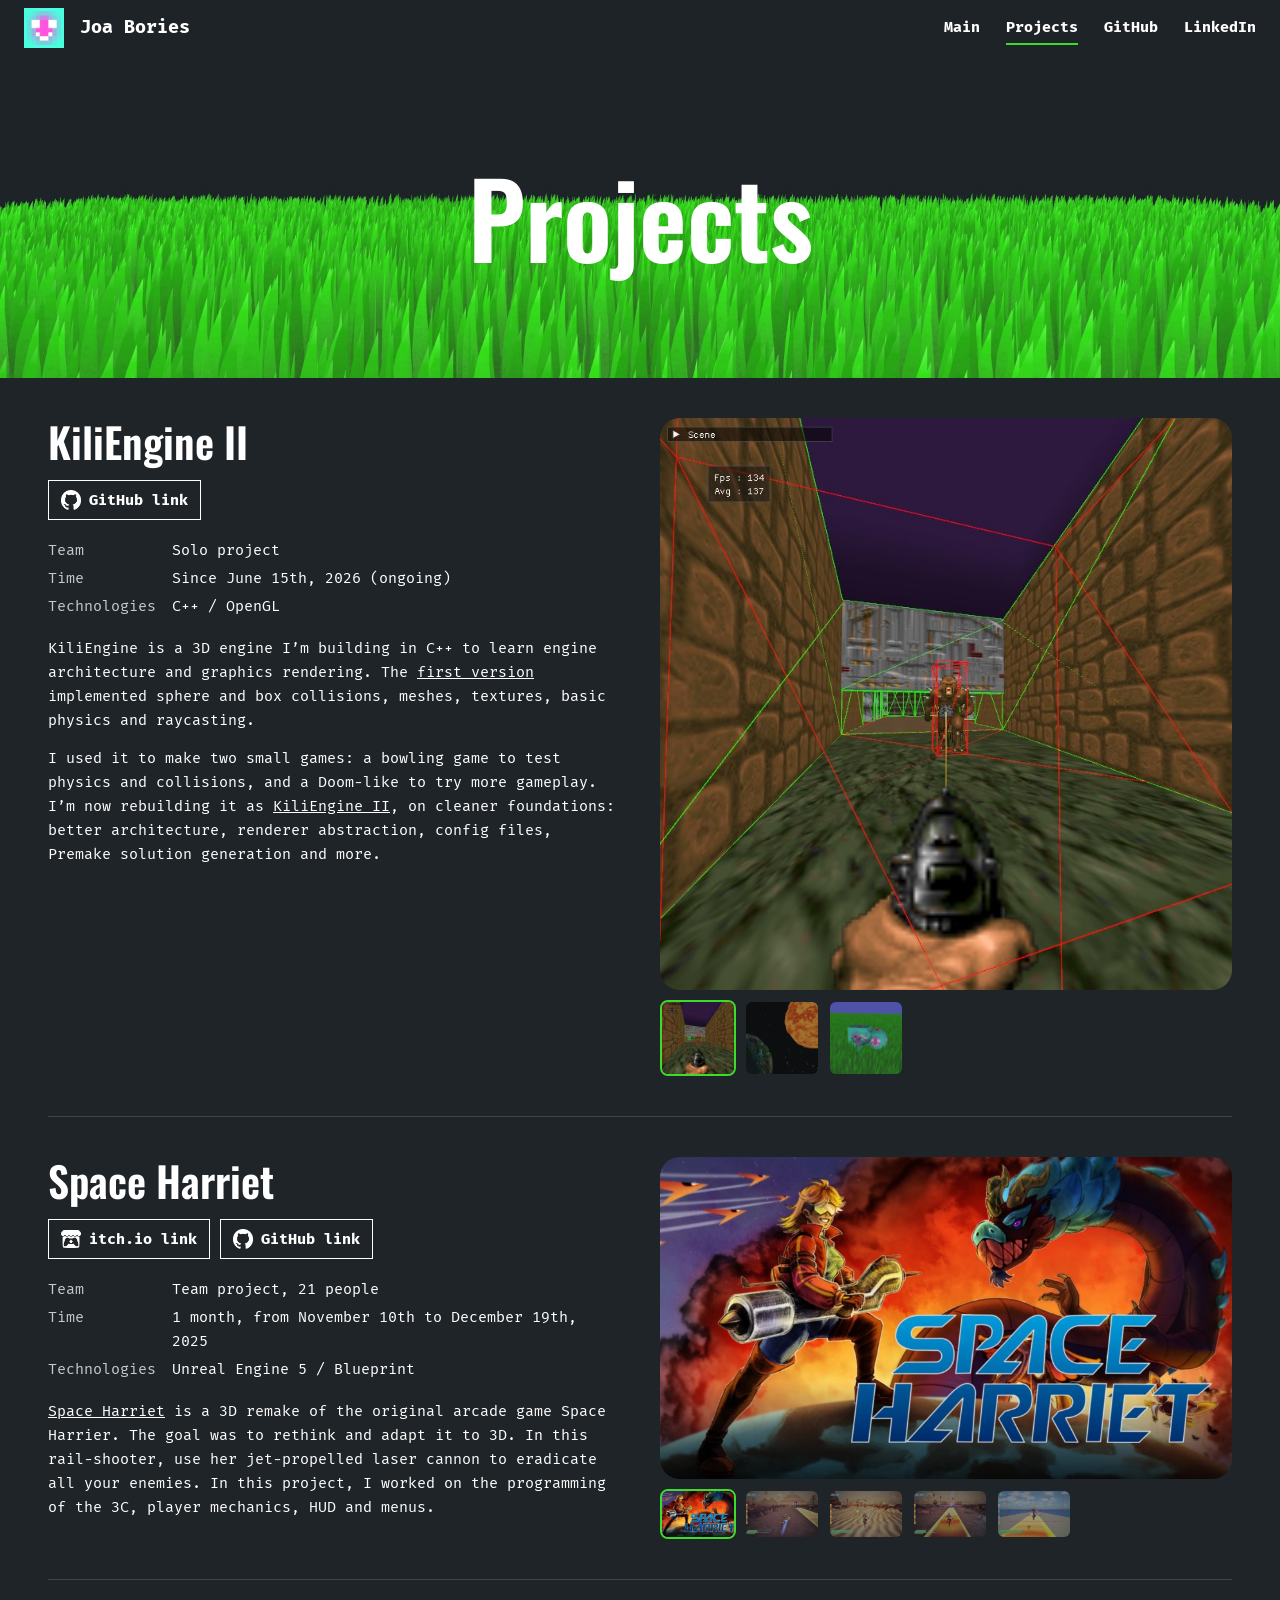
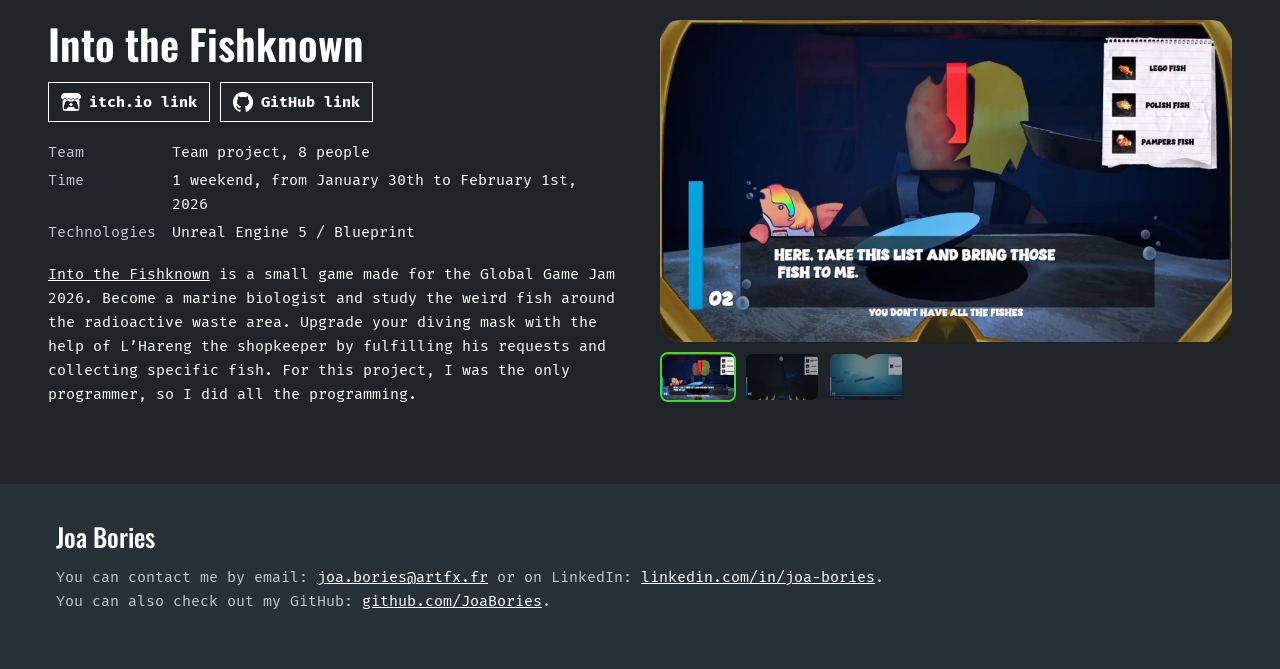
==== commit b1f72a90: "[feat] video background" ====
--- a/projects.html
+++ b/projects.html
@@ -27,7 +27,12 @@
     </div>
   </header>
 
-  <div class="hero hero-small"><h1>Projects</h1></div>
+  <div class="hero hero-small">
+    <video class="hero-video" autoplay muted loop playsinline poster="images/Background.jpg" aria-hidden="true">
+      <source src="videos/background.mp4" type="video/mp4">
+    </video>
+    <h1>Projects</h1>
+  </div>
 
   <main class="projects">
     <article class="project" id="kili-engine-ii">
--- a/style.css
+++ b/style.css
@@ -7,6 +7,7 @@
   --muted: #c3cbd0;
   --line: #3b454c;
   --accent: #3ddc2b;
+  --highlight: #3ddc2b54;
   --font-heading: "Oswald", "Arial Narrow", Impact, sans-serif;
   --font-body: "Cascadia Mono", "Fira Mono", ui-monospace, Consolas, monospace;
   --header-height: 56px;
@@ -27,6 +28,10 @@
   background: var(--bg);
   color: var(--text);
   font: 15px/1.6 var(--font-body);
+}
+
+::selection {
+  background-color: var(--highlight);
 }
 
 a {
@@ -133,13 +138,19 @@
   overflow: hidden;
 }
 
-.hero::before {
-  content: "";
+.hero-video {
   position: absolute;
   inset: 0;
-  background: url("images/Background.jpg") center bottom / cover no-repeat;
+  width: 100%;
+  height: 100%;
+  object-fit: cover;
+  object-position: center bottom;
   transform: translateY(var(--parallax, 0px));
   will-change: transform;
+}
+
+.hero-small .hero-video {
+  object-position: center 55%;
 }
 
 .hero h1 {
@@ -158,10 +169,6 @@
   align-items: center;
   justify-items: center;
   padding-top: var(--header-height);
-}
-
-.hero-small::before {
-  background-position: center 55%;
 }
 
 .hero-small h1 {
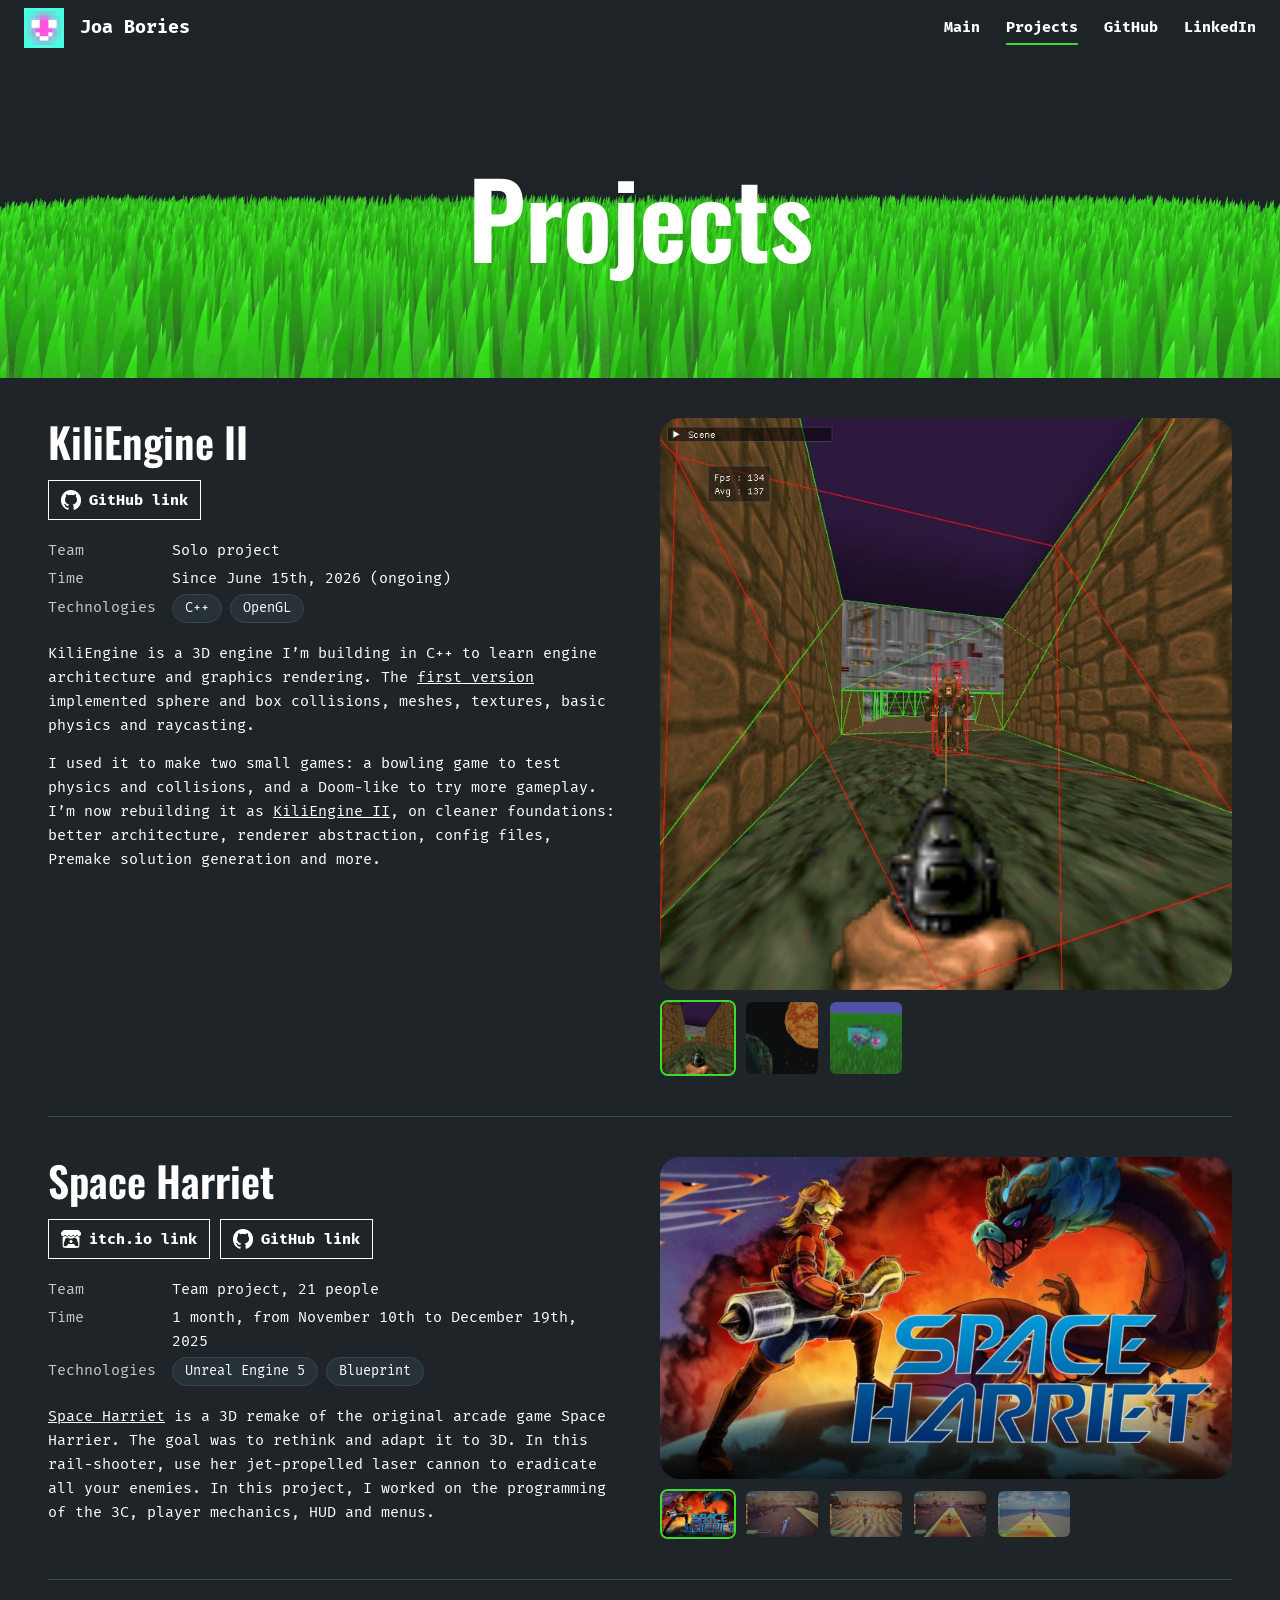
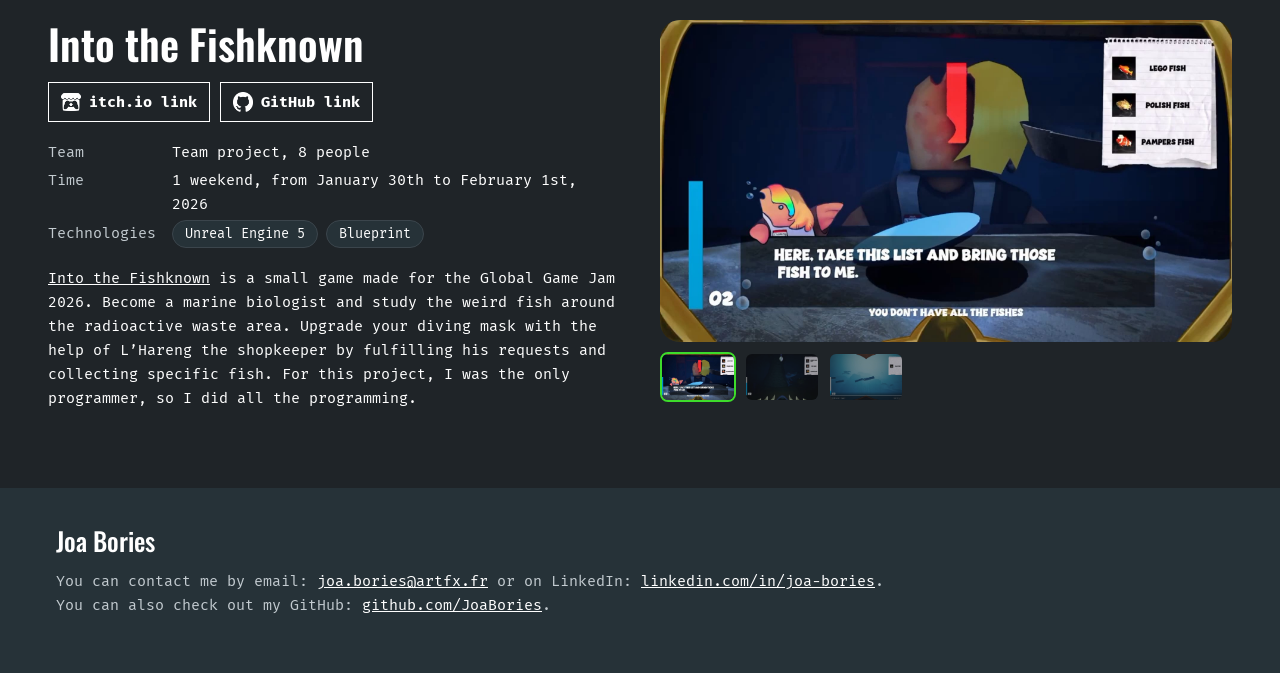
==== commit 6f28c42c: "[feat] inlie chips for skills" ====
--- a/projects.html
+++ b/projects.html
@@ -49,7 +49,7 @@
         <dl class="project-info">
           <dt>Team</dt><dd>Solo project</dd>
           <dt>Time</dt><dd>Since June 15th, 2026 (ongoing)</dd>
-          <dt>Technologies</dt><dd>C++ / OpenGL</dd>
+          <dt>Technologies</dt><dd><ul class="chips"><li>C++</li><li>OpenGL</li></ul></dd>
         </dl>
         <p>KiliEngine is a 3D engine I’m building in C++ to learn engine architecture and graphics rendering. The <a href="https://github.com/JoaBories/KiliEngine">first version</a> implemented sphere and box collisions, meshes, textures, basic physics and raycasting.</p>
         <p>I used it to make two small games: a bowling game to test physics and collisions, and a Doom-like to try more gameplay. I’m now rebuilding it as <a href="https://github.com/JoaBories/KiliEngine2">KiliEngine II</a>, on cleaner foundations: better architecture, renderer abstraction, config files, Premake solution generation and more.</p>
@@ -84,7 +84,7 @@
         <dl class="project-info">
           <dt>Team</dt><dd>Team project, 21 people</dd>
           <dt>Time</dt><dd>1 month, from November 10th to December 19th, 2025</dd>
-          <dt>Technologies</dt><dd>Unreal Engine 5 / Blueprint</dd>
+          <dt>Technologies</dt><dd><ul class="chips"><li>Unreal Engine 5</li><li>Blueprint</li></ul></dd>
         </dl>
         <p><a href="https://artfx-school.itch.io/space-harriet">Space Harriet</a> is a 3D remake of the original arcade game Space Harrier. The goal was to rethink and adapt it to 3D. In this rail-shooter, use her jet-propelled laser cannon to eradicate all your enemies. In this project, I worked on the programming of the 3C, player mechanics, HUD and menus.</p>
       </div>
@@ -120,7 +120,7 @@
         <dl class="project-info">
           <dt>Team</dt><dd>Team project, 8 people</dd>
           <dt>Time</dt><dd>1 weekend, from January 30th to February 1st, 2026</dd>
-          <dt>Technologies</dt><dd>Unreal Engine 5 / Blueprint</dd>
+          <dt>Technologies</dt><dd><ul class="chips"><li>Unreal Engine 5</li><li>Blueprint</li></ul></dd>
         </dl>
         <p><a href="https://marin1234.itch.io/into-the-fishknown">Into the Fishknown</a> is a small game made for the Global Game Jam 2026. Become a marine biologist and study the weird fish around the radioactive waste area. Upgrade your diving mask with the help of L’Hareng the shopkeeper by fulfilling his requests and collecting specific fish. For this project, I was the only programmer, so I did all the programming.</p>
       </div>
--- a/style.css
+++ b/style.css
@@ -7,7 +7,6 @@
   --muted: #c3cbd0;
   --line: #3b454c;
   --accent: #3ddc2b;
-  --highlight: #3ddc2b54;
   --font-heading: "Oswald", "Arial Narrow", Impact, sans-serif;
   --font-body: "Cascadia Mono", "Fira Mono", ui-monospace, Consolas, monospace;
   --header-height: 56px;
@@ -28,10 +27,6 @@
   background: var(--bg);
   color: var(--text);
   font: 15px/1.6 var(--font-body);
-}
-
-::selection {
-  background-color: var(--highlight);
 }
 
 a {
@@ -241,6 +236,27 @@
   opacity: 1;
 }
 
+/* Chips (skills and technologies) */
+
+.chips {
+  display: flex;
+  flex-wrap: wrap;
+  gap: 8px;
+  list-style: none;
+  margin: 0;
+  padding: 0;
+}
+
+.chips li {
+  padding: 3px 12px;
+  border: 1px solid var(--line);
+  border-radius: 999px;
+  background: var(--band);
+  font-size: 0.85rem;
+  line-height: 1.5;
+  white-space: nowrap;
+}
+
 /* Home page: about */
 
 .section-band {
@@ -268,7 +284,7 @@
 .about h3 {
   font-size: 1.8rem;
   font-weight: 600;
-  margin: 0 0 10px;
+  margin: 0;
 }
 
 .about ul {
@@ -277,18 +293,10 @@
   padding: 0;
 }
 
-.about li {
-  margin-bottom: 6px;
-}
-
-.about li::before {
-  content: "\25AA";
-  font-size: 0.8em;
-  margin-right: 8px;
-}
-
-.about .links li::before {
-  content: none;
+.about-side > div {
+  display: flex;
+  align-items: center;
+  gap: 16px;
 }
 
 .about-side > div + div {
@@ -300,10 +308,6 @@
   flex-wrap: wrap;
   align-items: center;
   gap: 8px 24px;
-}
-
-.inline-list li {
-  margin: 0;
 }
 
 .inline-list .btn {
@@ -392,11 +396,9 @@
   color: var(--accent);
 }
 
-.card-tech {
-  font-family: var(--font-heading);
-  text-align: center;
-  font-size: 1.3rem;
-  margin: 0 0 18px;
+.card .chips {
+  justify-content: center;
+  margin: 4px 0 18px;
 }
 
 .card-desc {
@@ -452,6 +454,7 @@
 .project-info {
   display: grid;
   grid-template-columns: max-content 1fr;
+  align-items: baseline;
   gap: 4px 16px;
   margin: 0 0 18px;
 }
@@ -589,4 +592,4 @@
   html {
     scroll-behavior: auto;
   }
-}
+}
